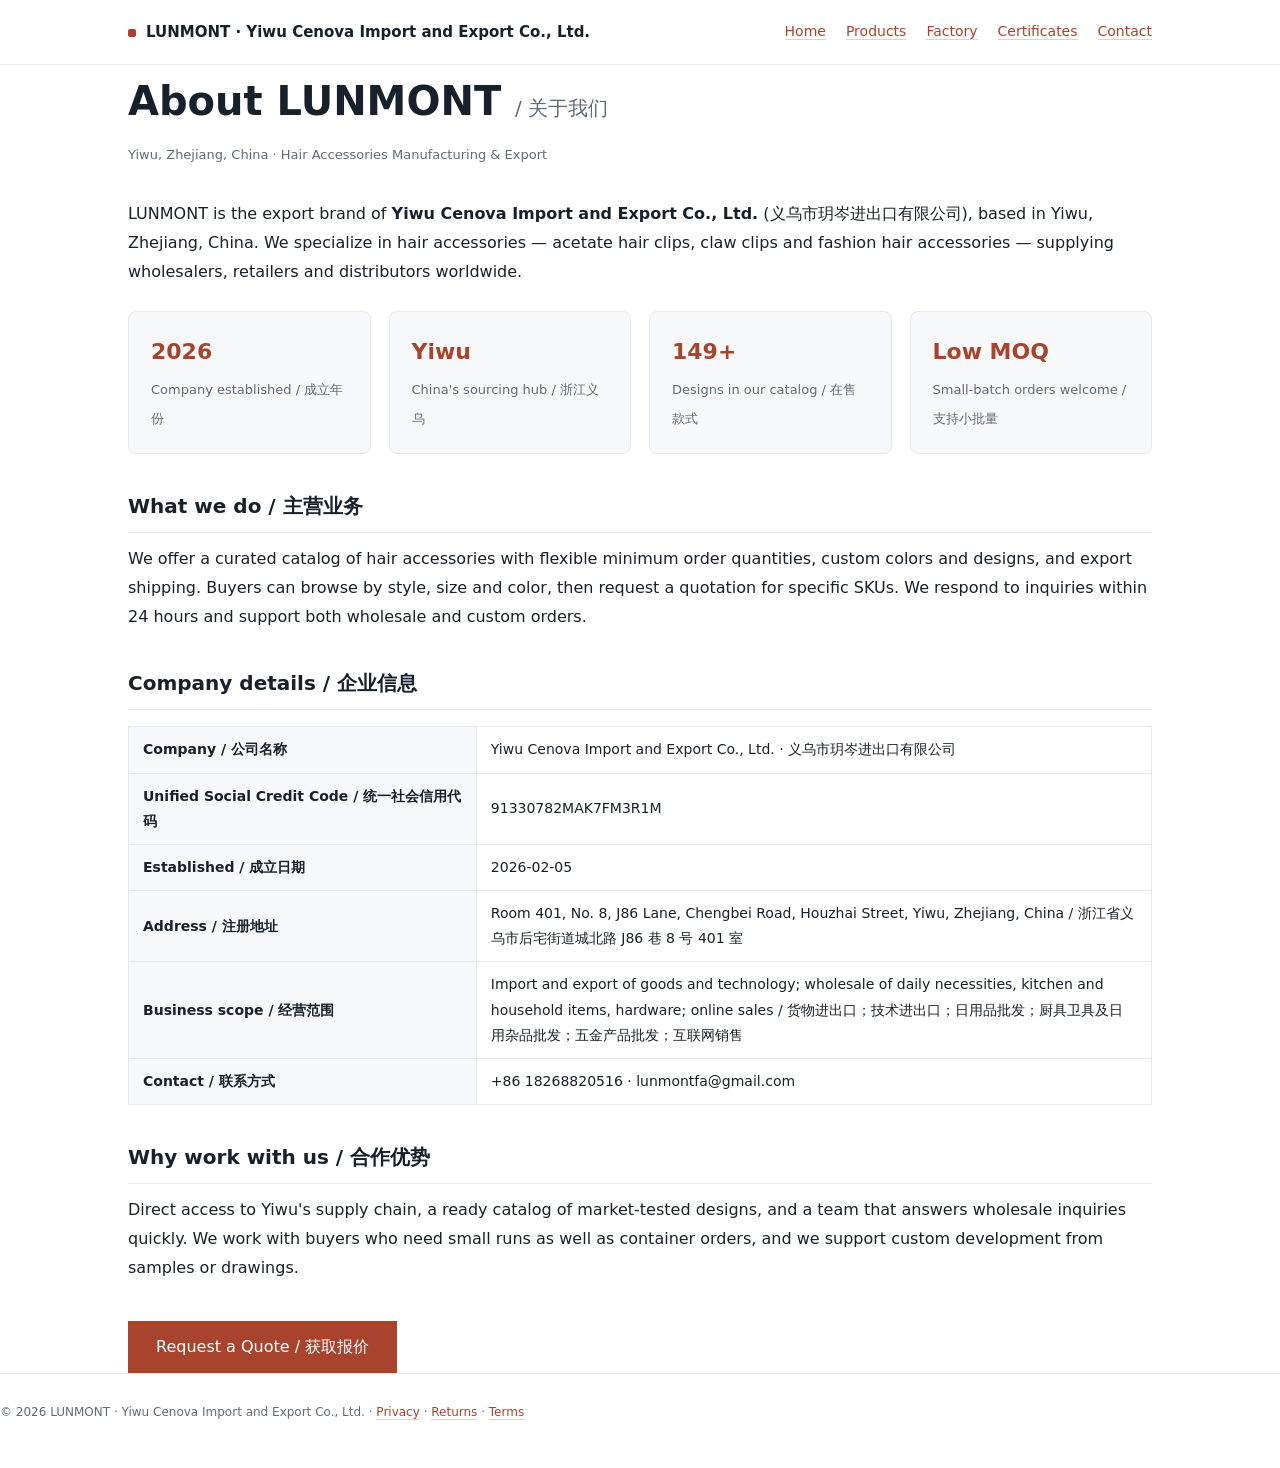
==== about.html @ 507d43b0 "seo: SSR product/category pages, dynamic sitemap, trust pages, 404" ====
<!doctype html>
<html lang="en">
<head>
<meta charset="utf-8">
<meta name="viewport" content="width=device-width,initial-scale=1">
<meta name="robots" content="index,follow">
<link rel="icon" href="data:,">
<link rel="canonical" href="https://www.lunmont.com/about">
<link rel="alternate" hreflang="en" href="https://www.lunmont.com/about">
<link rel="alternate" hreflang="x-default" href="https://www.lunmont.com/about">
<title>About Us | LUNMONT Hair Accessories</title>
<meta name="description" content="Learn about LUNMONT (Yiwu Cenova Import and Export Co., Ltd.), a Yiwu-based hair accessories manufacturer and wholesale exporter. Company profile and credentials.">
<style>
:root{--ink:#17212b;--muted:#5f6c78;--line:#e6eaee;--accent:#a8442e;--soft:#f7f8fa}
*{box-sizing:border-box}body{margin:0;background:#fff;color:var(--ink);font:16px/1.8 system-ui,-apple-system,"Segoe UI","PingFang SC","Microsoft YaHei",sans-serif}
a{color:var(--accent);text-decoration:none;border-bottom:1px solid #e6cfc6}
.wrap{max-width:1080px;margin:0 auto;padding:0 28px}
header{border-bottom:1px solid var(--line)}
.bar{display:flex;justify-content:space-between;align-items:center;height:64px;gap:16px;font-size:14px}
.brand{font-weight:700;font-size:15px}.brand i{display:inline-block;width:8px;height:8px;background:var(--accent);border-radius:2px;margin-right:10px}
nav a{margin-left:20px}
main{padding:44px 0 76px}
h1{font-size:clamp(28px,4vw,40px);margin:0 0 6px}
h1 small{font-size:.5em;color:var(--muted);font-weight:400}
.meta{color:var(--muted);font-size:13px;margin:0 0 34px}
h2{font-size:20px;margin:34px 0 12px;padding-bottom:8px;border-bottom:1px solid var(--line)}
p{margin:0 0 12px}
.grid{display:grid;grid-template-columns:repeat(auto-fit,minmax(220px,1fr));gap:18px;margin:24px 0}
.box{background:var(--soft);border:1px solid var(--line);border-radius:8px;padding:20px 22px}
.box b{display:block;font-size:22px;color:var(--accent);margin-bottom:4px}
.box span{font-size:13px;color:var(--muted)}
table{border-collapse:collapse;width:100%;font-size:14px;margin:16px 0}
td,th{border:1px solid var(--line);padding:10px 14px;text-align:left}th{background:var(--soft);width:34%}
.cta{display:inline-block;margin-top:26px;padding:12px 28px;background:var(--accent);color:#fff;border:0}
footer{border-top:1px solid var(--line);padding:28px 0 44px;font-size:12px;color:var(--muted)}
@media(max-width:760px){.grid{grid-template-columns:1fr}.wrap{padding:0 20px}}
</style>
</head>
<body>
<header><div class="wrap bar">
  <div class="brand"><i></i>LUNMONT · Yiwu Cenova Import and Export Co., Ltd.</div>
  <nav><a href="/">Home</a><a href="/#products">Products</a><a href="/factory">Factory</a><a href="/certificates">Certificates</a><a href="/#contact">Contact</a></nav>
</div></header>
<main class="wrap">
  <h1>About LUNMONT <small>/ 关于我们</small></h1>
  <p class="meta">Yiwu, Zhejiang, China · Hair Accessories Manufacturing &amp; Export</p>

  <p>LUNMONT is the export brand of <strong>Yiwu Cenova Import and Export Co., Ltd.</strong> (义乌市玥岑进出口有限公司), based in Yiwu, Zhejiang, China. We specialize in hair accessories — acetate hair clips, claw clips and fashion hair accessories — supplying wholesalers, retailers and distributors worldwide.</p>

  <div class="grid">
    <div class="box"><b>2026</b><span>Company established / 成立年份</span></div>
    <div class="box"><b>Yiwu</b><span>China's sourcing hub / 浙江义乌</span></div>
    <div class="box"><b>149+</b><span>Designs in our catalog / 在售款式</span></div>
    <div class="box"><b>Low MOQ</b><span>Small-batch orders welcome / 支持小批量</span></div>
  </div>

  <h2>What we do / 主营业务</h2>
  <p>We offer a curated catalog of hair accessories with flexible minimum order quantities, custom colors and designs, and export shipping. Buyers can browse by style, size and color, then request a quotation for specific SKUs. We respond to inquiries within 24 hours and support both wholesale and custom orders.</p>

  <h2>Company details / 企业信息</h2>
  <table>
    <tr><th>Company / 公司名称</th><td>Yiwu Cenova Import and Export Co., Ltd. · 义乌市玥岑进出口有限公司</td></tr>
    <tr><th>Unified Social Credit Code / 统一社会信用代码</th><td>91330782MAK7FM3R1M</td></tr>
    <tr><th>Established / 成立日期</th><td>2026-02-05</td></tr>
    <tr><th>Address / 注册地址</th><td>Room 401, No. 8, J86 Lane, Chengbei Road, Houzhai Street, Yiwu, Zhejiang, China / 浙江省义乌市后宅街道城北路 J86 巷 8 号 401 室</td></tr>
    <tr><th>Business scope / 经营范围</th><td>Import and export of goods and technology; wholesale of daily necessities, kitchen and household items, hardware; online sales / 货物进出口；技术进出口；日用品批发；厨具卫具及日用杂品批发；五金产品批发；互联网销售</td></tr>
    <tr><th>Contact / 联系方式</th><td>+86 18268820516 · lunmontfa@gmail.com</td></tr>
  </table>

  <h2>Why work with us / 合作优势</h2>
  <p>Direct access to Yiwu's supply chain, a ready catalog of market-tested designs, and a team that answers wholesale inquiries quickly. We work with buyers who need small runs as well as container orders, and we support custom development from samples or drawings.</p>

  <a class="cta" href="/#contact">Request a Quote / 获取报价</a>
</main>
<footer>© 2026 LUNMONT · Yiwu Cenova Import and Export Co., Ltd. · <a href="/privacy">Privacy</a> · <a href="/return">Returns</a> · <a href="/terms">Terms</a></footer>
</body>
</html>
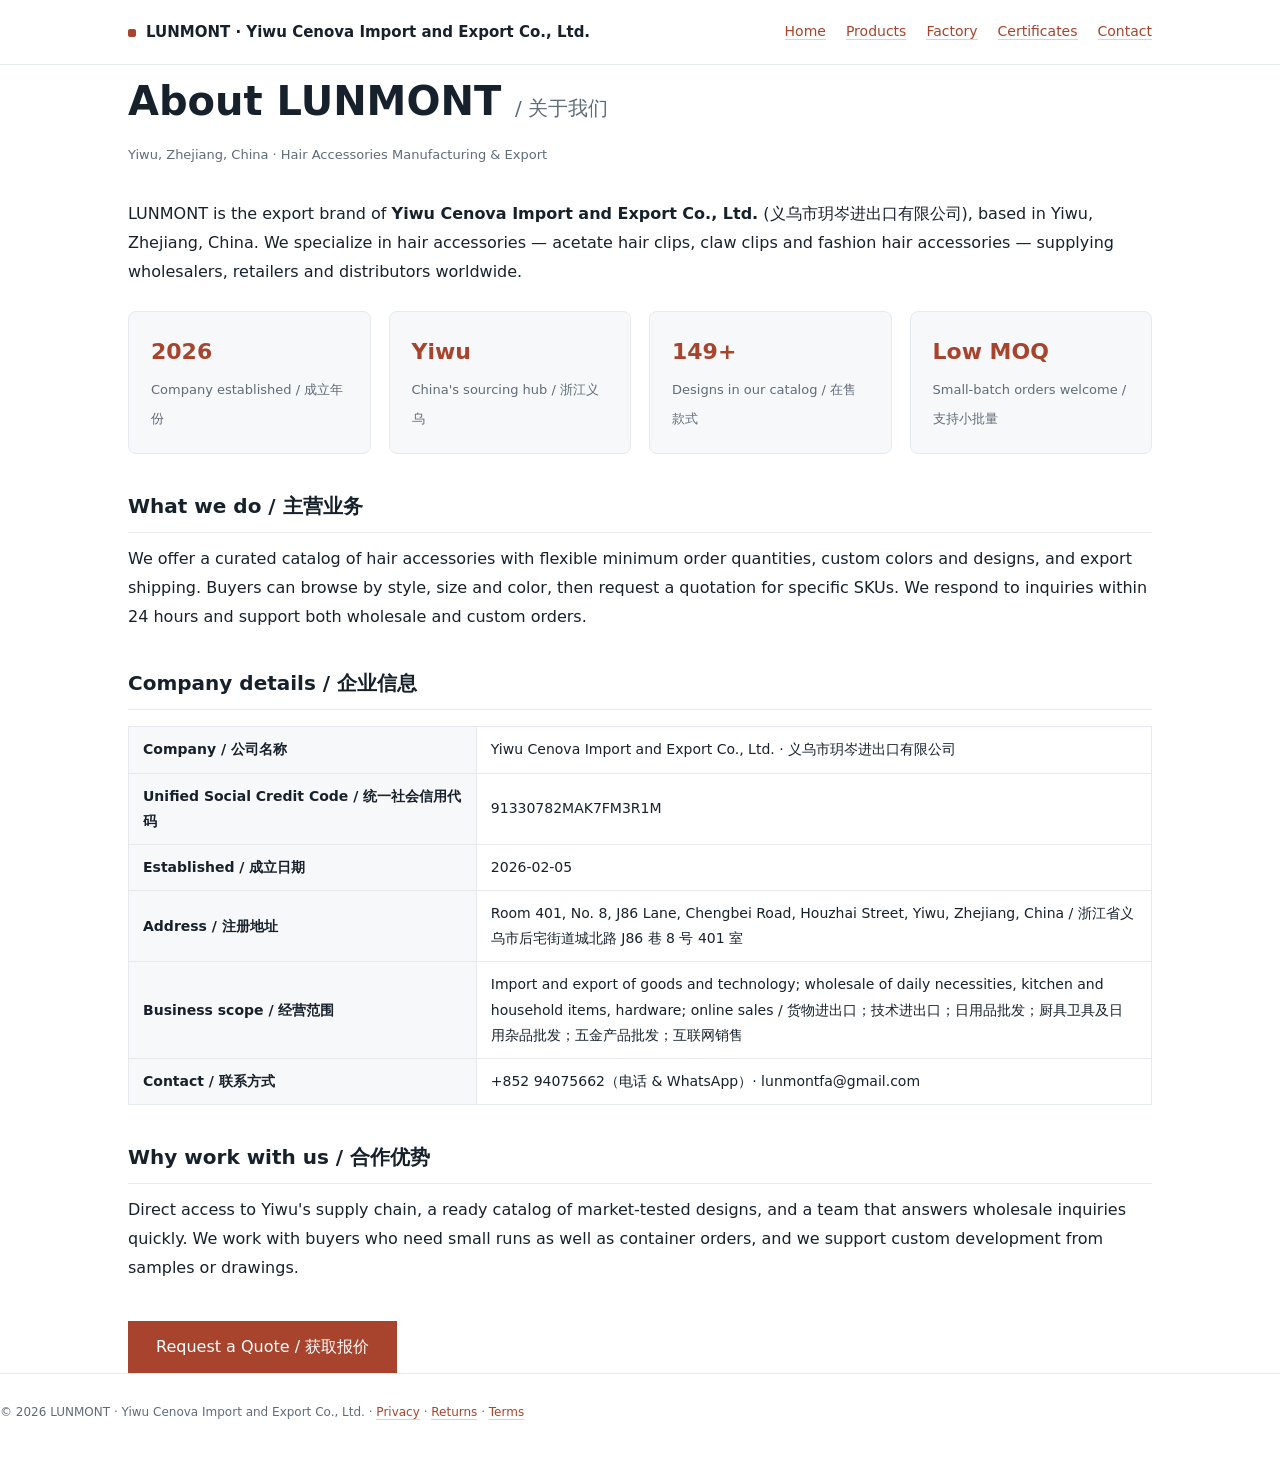
==== commit 2ec04eb5: "site: contact phone/WhatsApp -> +852 94075662" ====
--- a/about.html
+++ b/about.html
@@ -64,7 +64,7 @@
     <tr><th>Established / 成立日期</th><td>2026-02-05</td></tr>
     <tr><th>Address / 注册地址</th><td>Room 401, No. 8, J86 Lane, Chengbei Road, Houzhai Street, Yiwu, Zhejiang, China / 浙江省义乌市后宅街道城北路 J86 巷 8 号 401 室</td></tr>
     <tr><th>Business scope / 经营范围</th><td>Import and export of goods and technology; wholesale of daily necessities, kitchen and household items, hardware; online sales / 货物进出口；技术进出口；日用品批发；厨具卫具及日用杂品批发；五金产品批发；互联网销售</td></tr>
-    <tr><th>Contact / 联系方式</th><td>+86 18268820516 · lunmontfa@gmail.com</td></tr>
+    <tr><th>Contact / 联系方式</th><td>+852 94075662（电话 &amp; WhatsApp）· lunmontfa@gmail.com</td></tr>
   </table>
 
   <h2>Why work with us / 合作优势</h2>
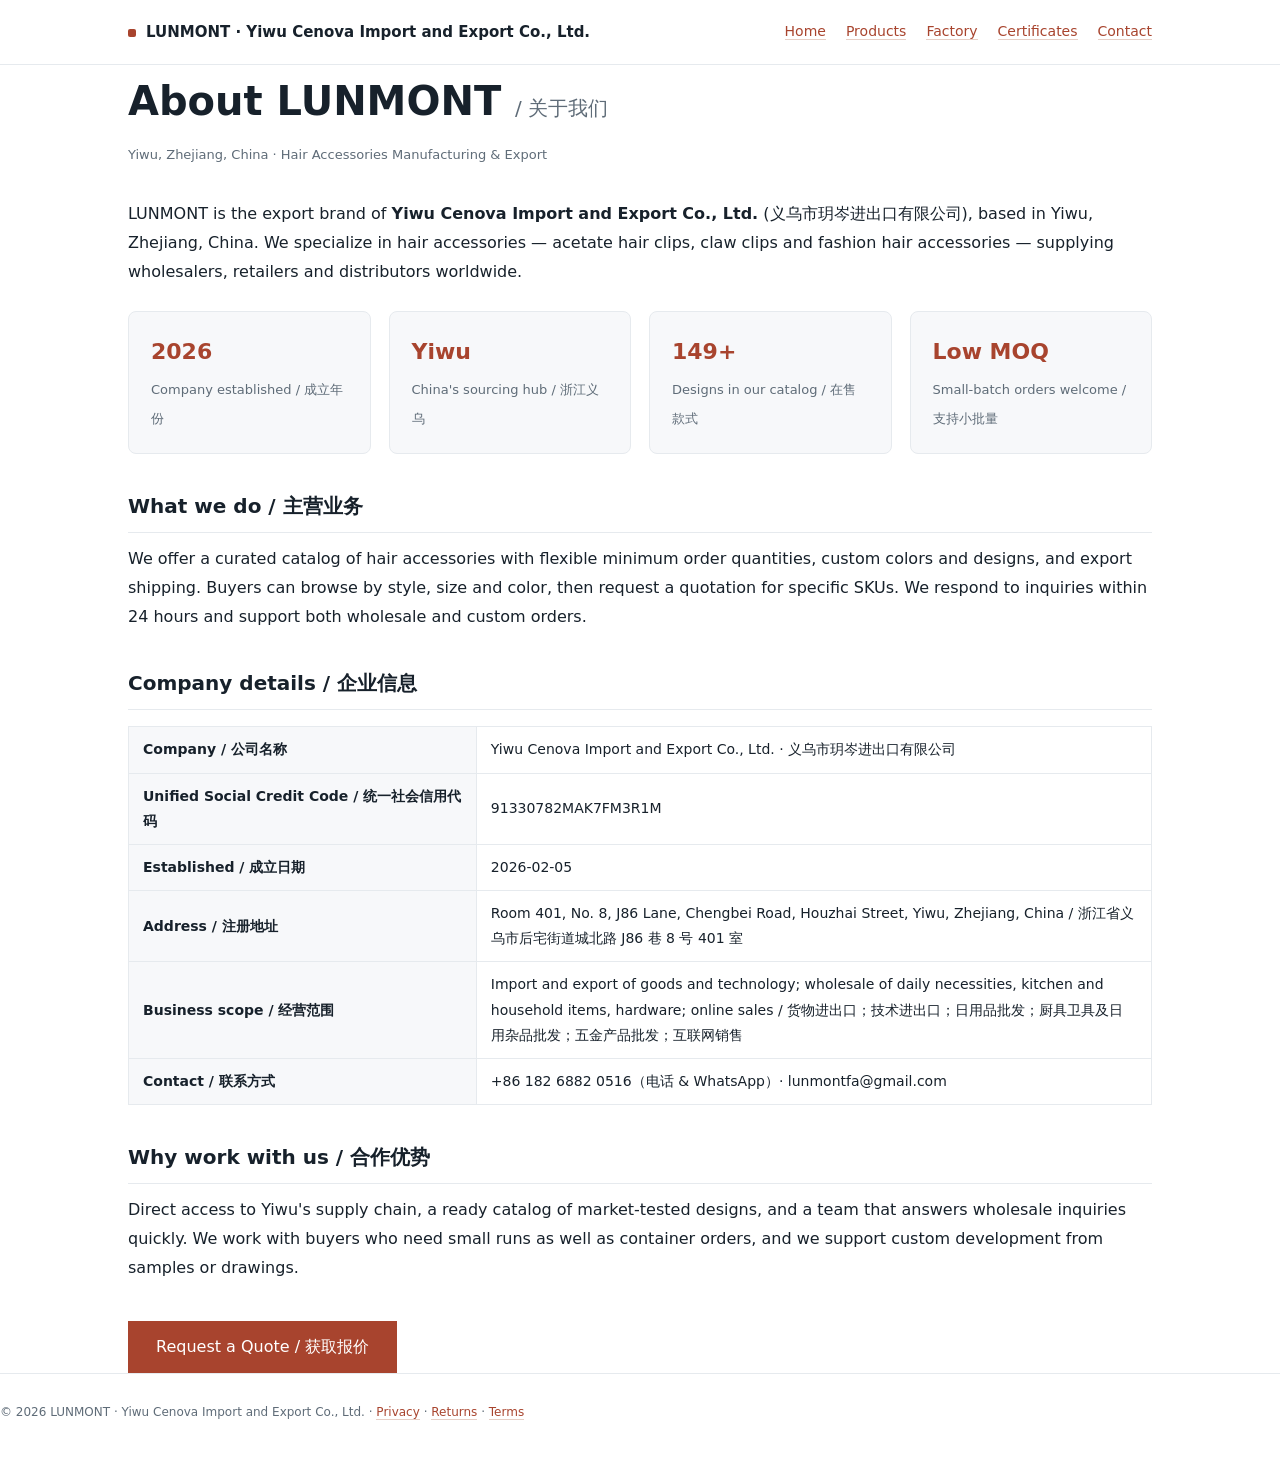
==== commit 62d1344c: "site: 联系方式更新 -> lunmontfa@gmail.com / WhatsApp +86 18268820516" ====
--- a/about.html
+++ b/about.html
@@ -35,6 +35,21 @@
 footer{border-top:1px solid var(--line);padding:28px 0 44px;font-size:12px;color:var(--muted)}
 @media(max-width:760px){.grid{grid-template-columns:1fr}.wrap{padding:0 20px}}
 </style>
+<meta property="og:type" content="website">
+<meta property="og:site_name" content="LUNMONT">
+<meta property="og:locale" content="en_US">
+<meta property="og:title" content="About Us | LUNMONT Hair Accessories">
+<meta property="og:description" content="Learn about LUNMONT (Yiwu Cenova Import and Export Co., Ltd.), a Yiwu-based hair accessories manufacturer and wholesale exporter. Company profile and credentials.">
+<meta property="og:url" content="https://www.lunmont.com/about">
+<meta property="og:image" content="https://www.lunmont.com/assets/products/accessories/DU2101.jpg">
+<meta property="og:image:width" content="1400">
+<meta property="og:image:height" content="1000">
+<meta property="og:image:alt" content="About Us | LUNMONT Hair Accessories">
+<meta name="twitter:card" content="summary_large_image">
+<meta name="twitter:title" content="About Us | LUNMONT Hair Accessories">
+<meta name="twitter:description" content="Learn about LUNMONT (Yiwu Cenova Import and Export Co., Ltd.), a Yiwu-based hair accessories manufacturer and wholesale exporter. Company profile and credentials.">
+<meta name="twitter:image" content="https://www.lunmont.com/assets/products/accessories/DU2101.jpg">
+<script type="application/ld+json">{"@context": "https://schema.org", "@graph": [{"@type": "AboutPage", "@id": "https://www.lunmont.com/about#page", "name": "About LUNMONT", "url": "https://www.lunmont.com/about", "about": {"@type": "Organization", "@id": "https://www.lunmont.com/#organization", "name": "Yiwu Cenova Import and Export Co., Ltd.", "alternateName": "LUNMONT", "url": "https://www.lunmont.com/"}}, {"@type": "Organization", "@id": "https://www.lunmont.com/#organization", "name": "Yiwu Cenova Import and Export Co., Ltd.", "alternateName": "LUNMONT", "url": "https://www.lunmont.com/"}, {"@type": "BreadcrumbList", "@id": "https://www.lunmont.com/about#breadcrumb", "itemListElement": [{"@type": "ListItem", "position": 1, "name": "Home", "item": "https://www.lunmont.com/"}, {"@type": "ListItem", "position": 2, "name": "About Us", "item": "https://www.lunmont.com/about"}]}]}</script>
 </head>
 <body>
 <header><div class="wrap bar">
@@ -64,7 +79,7 @@
     <tr><th>Established / 成立日期</th><td>2026-02-05</td></tr>
     <tr><th>Address / 注册地址</th><td>Room 401, No. 8, J86 Lane, Chengbei Road, Houzhai Street, Yiwu, Zhejiang, China / 浙江省义乌市后宅街道城北路 J86 巷 8 号 401 室</td></tr>
     <tr><th>Business scope / 经营范围</th><td>Import and export of goods and technology; wholesale of daily necessities, kitchen and household items, hardware; online sales / 货物进出口；技术进出口；日用品批发；厨具卫具及日用杂品批发；五金产品批发；互联网销售</td></tr>
-    <tr><th>Contact / 联系方式</th><td>+852 94075662（电话 &amp; WhatsApp）· lunmontfa@gmail.com</td></tr>
+    <tr><th>Contact / 联系方式</th><td>+86 182 6882 0516（电话 &amp; WhatsApp）· lunmontfa@gmail.com</td></tr>
   </table>
 
   <h2>Why work with us / 合作优势</h2>
